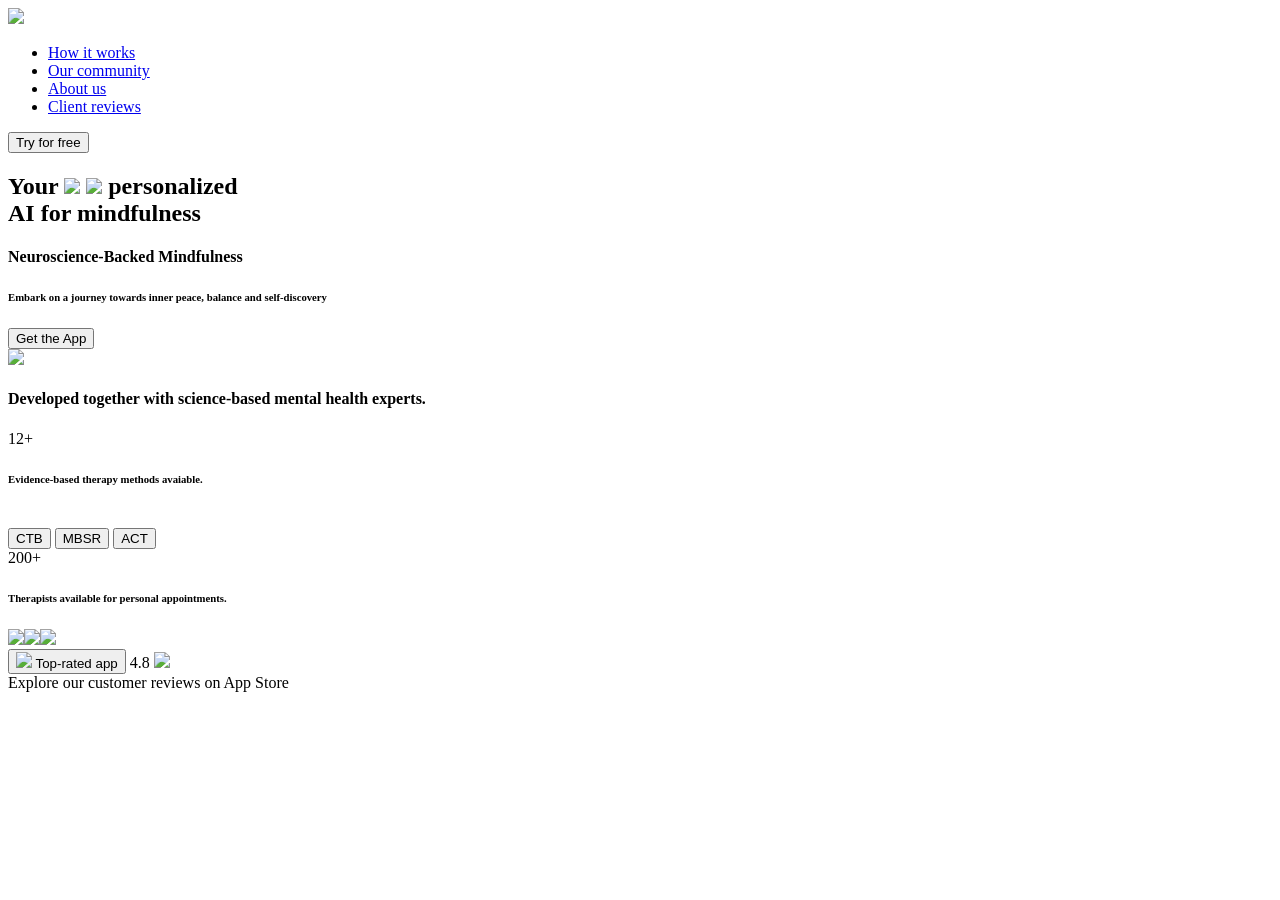
==== index.html @ fccc22b1 "Atualizar o index.html" ====
<!DOCTYPE html>
<html lang="en">
<head>
    <meta charset="UTF-8">
    <meta name="viewport" content="width=device-width, initial-scale=1.0">
    <title>trabalho 1</title>
</head>
<body>
    <header>
  <a href="#" id="logo"><img src="#"></a>

  <nav>
    <ul>
      <li><a href="#">How it works</a></li>
      <li><a href="#">Our community</a></li>
      <li><a href="#">About us</a></li>
      <li><a href="#">Client reviews</a></li>
    </ul>
  </nav>
  
  <a><button>Try for free</button></a>
  
</header>

<section id="principal">
<h1>Your <img src="#"> <img src="#"> personalized <br>
  AI for mindfulness</h1>
  
  <h4>Neuroscience-Backed Mindfulness</h4>

  <h6>Embark on a journey towards inner peace, balance and self-discovery</h6>
  
  <button>Get the App</button>
  
  <section id="secundaria">
    <div>
      <img src="#"><br>
      <h4>Developed together with science-based mental health experts.</h4>
    </div>
    
    <div>
      12+ <br>
    <h6>Evidence-based therapy methods avaiable.</h6> <br>
      <button>CTB</button> <button>MBSR</button> <button>ACT</button>
    </div>
    
    <div>
      200+ <br>
      <h6>Therapists available for personal appointments.</h6>
      <a href="#"><img src="#"></a><a href="#"><img src="#"></a><a href="#"><img src="#"></a>
    </div>
    
  </section>
  
  <section id="terciario">
    <button><img src="#"> Top-rated app</button>
    
    4.8 <img src="#"> <br>
   Explore our customer reviews on App Store 
  </section>
  
</section>
</body>
</html>
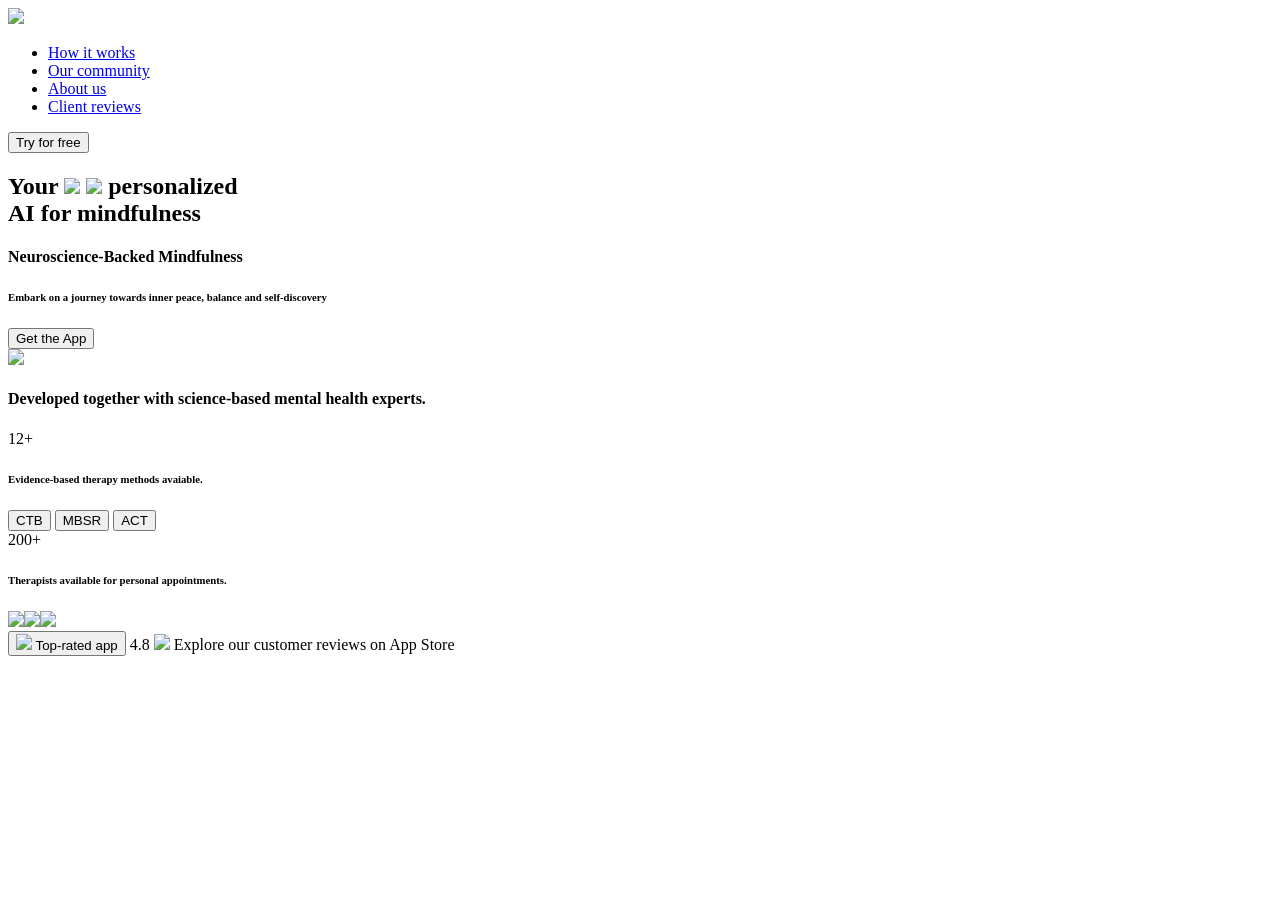
==== commit 9a3e3b8b: "Atualizar o index.html" ====
--- a/index.html
+++ b/index.html
@@ -17,48 +17,48 @@
       <li><a href="#">Client reviews</a></li>
     </ul>
   </nav>
-  
+
   <a><button>Try for free</button></a>
-  
+
 </header>
 
 <section id="principal">
 <h1>Your <img src="#"> <img src="#"> personalized <br>
   AI for mindfulness</h1>
-  
+
   <h4>Neuroscience-Backed Mindfulness</h4>
 
   <h6>Embark on a journey towards inner peace, balance and self-discovery</h6>
-  
+
   <button>Get the App</button>
-  
+
   <section id="secundaria">
     <div>
-      <img src="#"><br>
+      <img src="#">
       <h4>Developed together with science-based mental health experts.</h4>
     </div>
-    
+
     <div>
-      12+ <br>
-    <h6>Evidence-based therapy methods avaiable.</h6> <br>
+      12+ 
+    <h6>Evidence-based therapy methods avaiable.</h6>
       <button>CTB</button> <button>MBSR</button> <button>ACT</button>
     </div>
-    
+
     <div>
-      200+ <br>
+      200+ 
       <h6>Therapists available for personal appointments.</h6>
       <a href="#"><img src="#"></a><a href="#"><img src="#"></a><a href="#"><img src="#"></a>
     </div>
-    
+
   </section>
-  
+
   <section id="terciario">
     <button><img src="#"> Top-rated app</button>
-    
-    4.8 <img src="#"> <br>
+
+    4.8 <img src="#"> 
    Explore our customer reviews on App Store 
   </section>
-  
+
 </section>
 </body>
-</html>
+</html>
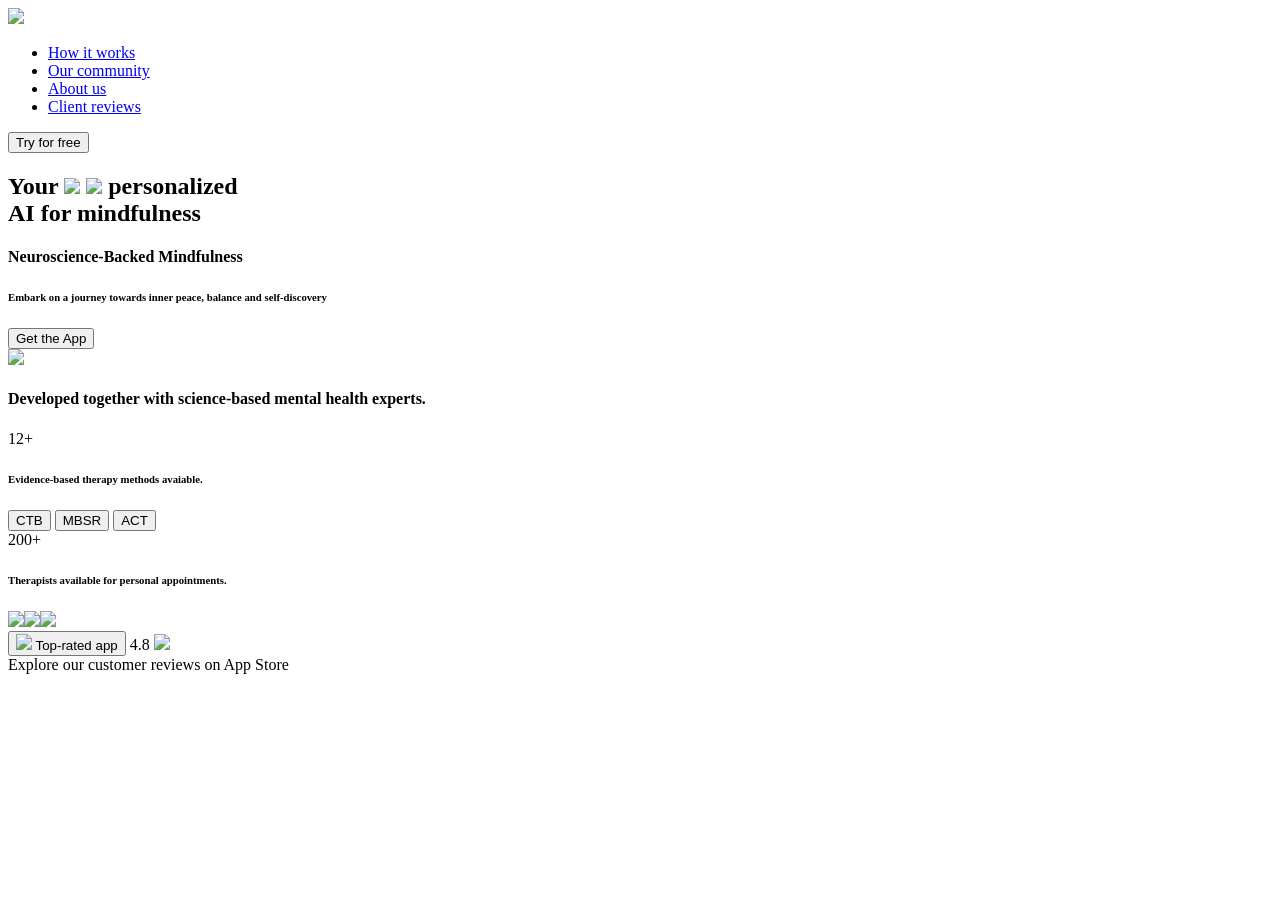
==== commit ec2fe691: "Atualizar o index.html" ====
--- a/index.html
+++ b/index.html
@@ -55,7 +55,7 @@
   <section id="terciario">
     <button><img src="#"> Top-rated app</button>
 
-    4.8 <img src="#"> 
+    4.8 <img src="#"> <br>
    Explore our customer reviews on App Store 
   </section>
 
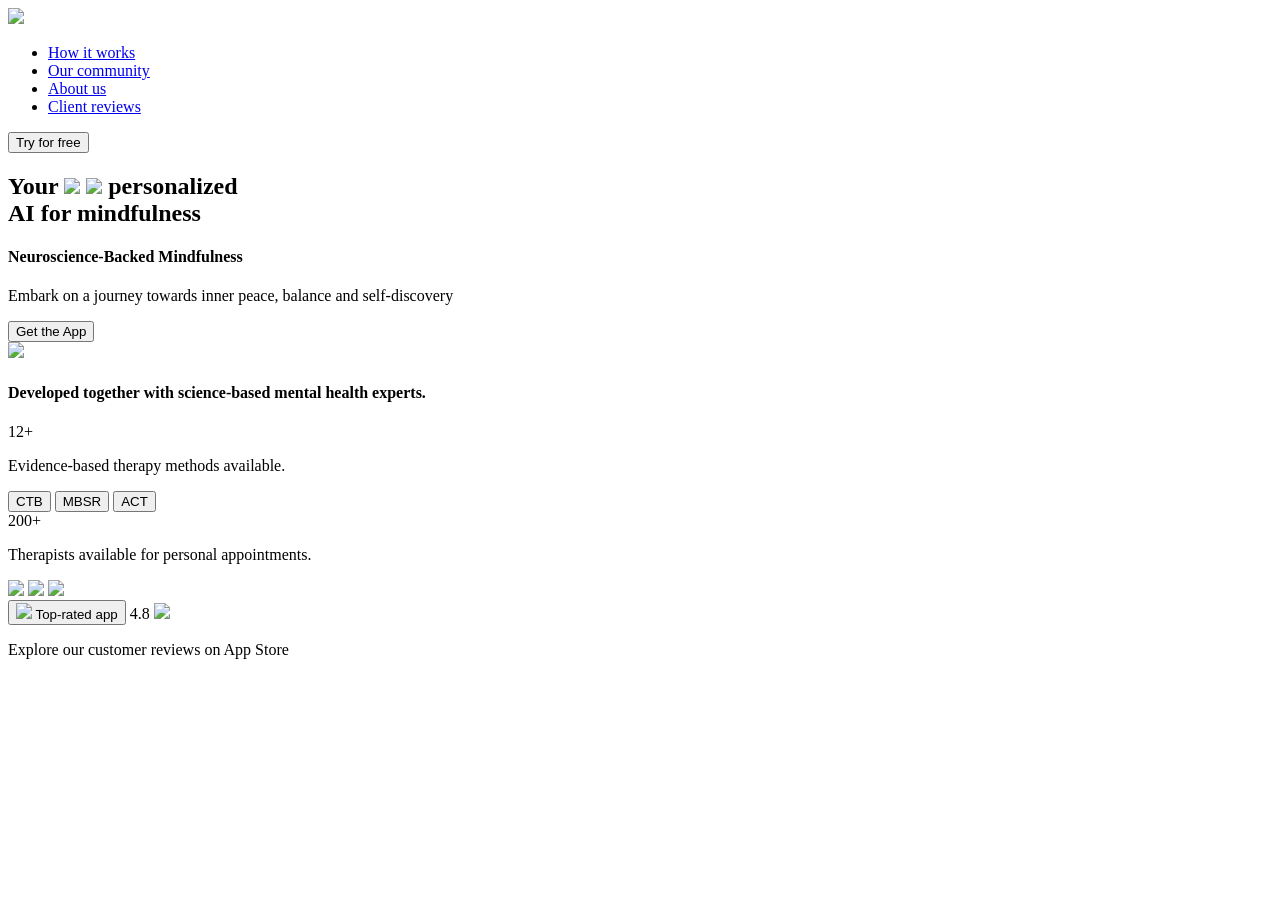
==== commit b9cd6657: "Atualizar o index.html" ====
--- a/index.html
+++ b/index.html
@@ -7,58 +7,59 @@
 </head>
 <body>
     <header>
-  <a href="#" id="logo"><img src="#"></a>
+        <a href="#" id="logo"><img src="#"></a>
 
-  <nav>
-    <ul>
-      <li><a href="#">How it works</a></li>
-      <li><a href="#">Our community</a></li>
-      <li><a href="#">About us</a></li>
-      <li><a href="#">Client reviews</a></li>
-    </ul>
-  </nav>
+        <nav>
+            <ul>
+                <li><a href="#">How it works</a></li>
+                <li><a href="#">Our community</a></li>
+                <li><a href="#">About us</a></li>
+                <li><a href="#">Client reviews</a></li>
+            </ul>
+        </nav>
 
-  <a><button>Try for free</button></a>
+        <a href="#"><button>Try for free</button></a>
+    </header>
 
-</header>
+    <section id="principal">
+        <h1>Your <img src="#"> <img src="#"> personalized <br>
+        AI for mindfulness</h1>
 
-<section id="principal">
-<h1>Your <img src="#"> <img src="#"> personalized <br>
-  AI for mindfulness</h1>
+        <h4>Neuroscience-Backed Mindfulness</h4>
 
-  <h4>Neuroscience-Backed Mindfulness</h4>
+        <p>Embark on a journey towards inner peace, balance and self-discovery</p>
 
-  <h6>Embark on a journey towards inner peace, balance and self-discovery</h6>
+        <a href="#"><button>Get the App</button></a>
 
-  <button>Get the App</button>
+        <section id="secundaria">
+            <div>
+                <img src="#">
+                <h4>Developed together with science-based mental health experts.</h4>
+            </div>
 
-  <section id="secundaria">
-    <div>
-      <img src="#">
-      <h4>Developed together with science-based mental health experts.</h4>
-    </div>
+            <div>
+                12+ 
+                <p>Evidence-based therapy methods available.</p>
+                <a href="#"><button>CTB</button></a>
+                <a href="#"><button>MBSR</button></a>
+                <a href="#"><button>ACT</button></a>
+            </div>
 
-    <div>
-      12+ 
-    <h6>Evidence-based therapy methods avaiable.</h6>
-      <button>CTB</button> <button>MBSR</button> <button>ACT</button>
-    </div>
+            <div>
+                200+ 
+                <p>Therapists available for personal appointments.</p>
+                <a href="#"><img src="#"></a>
+                <a href="#"><img src="#"></a>
+                <a href="#"><img src="#"></a>
+            </div>
+        </section>
 
-    <div>
-      200+ 
-      <h6>Therapists available for personal appointments.</h6>
-      <a href="#"><img src="#"></a><a href="#"><img src="#"></a><a href="#"><img src="#"></a>
-    </div>
+        <section id="terciario">
+            <a href="#"><button><img src="#"> Top-rated app</button></a>
 
-  </section>
-
-  <section id="terciario">
-    <button><img src="#"> Top-rated app</button>
-
-    4.8 <img src="#"> <br>
-   Explore our customer reviews on App Store 
-  </section>
-
-</section>
+            4.8 <img src="#"> <br>
+            <p>Explore our customer reviews on App Store</p>
+        </section>
+    </section>
 </body>
 </html>
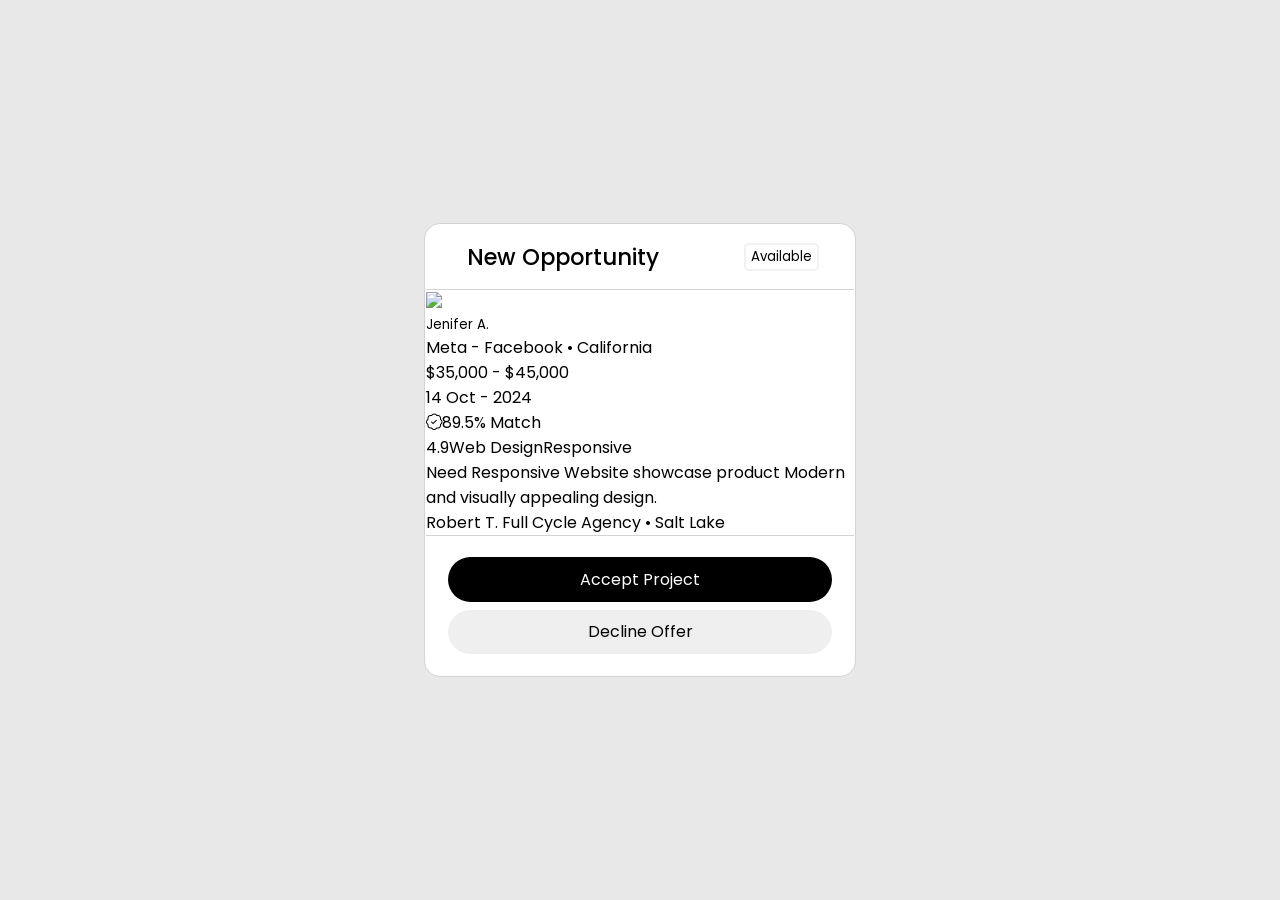
==== commit cbcc7888: "Add files via upload" ====
--- a/index.html
+++ b/index.html
@@ -1,65 +1,50 @@
-<!DOCTYPE html>
-<html lang="en">
-<head>
-    <meta charset="UTF-8">
-    <meta name="viewport" content="width=device-width, initial-scale=1.0">
-    <title>trabalho 1</title>
-</head>
-<body>
-    <header>
-        <a href="#" id="logo"><img src="#"></a>
-
-        <nav>
-            <ul>
-                <li><a href="#">How it works</a></li>
-                <li><a href="#">Our community</a></li>
-                <li><a href="#">About us</a></li>
-                <li><a href="#">Client reviews</a></li>
-            </ul>
-        </nav>
-
-        <a href="#"><button>Try for free</button></a>
-    </header>
-
-    <section id="principal">
-        <h1>Your <img src="#"> <img src="#"> personalized <br>
-        AI for mindfulness</h1>
-
-        <h4>Neuroscience-Backed Mindfulness</h4>
-
-        <p>Embark on a journey towards inner peace, balance and self-discovery</p>
-
-        <a href="#"><button>Get the App</button></a>
-
-        <section id="secundaria">
-            <div>
-                <img src="#">
-                <h4>Developed together with science-based mental health experts.</h4>
-            </div>
-
-            <div>
-                12+ 
-                <p>Evidence-based therapy methods available.</p>
-                <a href="#"><button>CTB</button></a>
-                <a href="#"><button>MBSR</button></a>
-                <a href="#"><button>ACT</button></a>
-            </div>
-
-            <div>
-                200+ 
-                <p>Therapists available for personal appointments.</p>
-                <a href="#"><img src="#"></a>
-                <a href="#"><img src="#"></a>
-                <a href="#"><img src="#"></a>
-            </div>
-        </section>
-
-        <section id="terciario">
-            <a href="#"><button><img src="#"> Top-rated app</button></a>
-
-            4.8 <img src="#"> <br>
-            <p>Explore our customer reviews on App Store</p>
-        </section>
-    </section>
-</body>
+<!DOCTYPE html>
+<html lang="pt-br">
+<head>
+    <meta charset="UTF-8">
+    <meta name="viewport" content="width=device-width, initial-scale=1.0">
+    <link href='https://unpkg.com/boxicons@2.1.4/css/boxicons.min.css' rel='stylesheet'>
+    <link rel="stylesheet" href="style.css">
+        <link rel="stylesheet" href="https://cdn.jsdelivr.net/npm/bootstrap-icons@1.11.3/font/bootstrap-icons.css"/>
+    <title>chá leno</title>
+</head>
+<body>
+    <div class="container">
+            <header>
+                    <img src="bx-envelope.svg" alt="">
+                    <h2 class="NO">New Opportunity</h2>
+                    <button class="button">Available</button>
+            </header>
+            <main>
+                <img src="#" >
+                <h5>Jenifer A.</h5>
+                <p>Meta - Facebook • California</p>
+                <p>$35,000 - $45,000</p>
+                 <p>14 Oct - 2024</p>
+                 <p><i class="bi bi-patch-check"></i>89.5% Match</p>
+                <ul>
+                    <li class="li g">4.9</li>
+                    <li class="li p">Web Design</li>
+                    <li class="li y">Responsive</li>
+                </ul>
+                <p>Need Responsive Website showcase product Modern and visually appealing design.</p>
+                <p> Robert T. Full  Cycle Agency • Salt Lake</p>
+                
+            </main>
+            <footer>
+                <button id="accept">Accept Project</button>
+                <button id="decline">Decline Offer</button>
+            </footer>
+
+    </div>
+
+
+            
+            
+
+    
+
+
+    </body>
+</body>
 </html>
--- a/style.css
+++ b/style.css
@@ -0,0 +1,103 @@
+@import url('https://fonts.googleapis.com/css2?family=Poppins:wght@400;500;600;700&display=swap');
+
+*{
+    padding: 0;
+    margin: 0;
+    box-sizing: border-box;
+    font-family: poppins, sans-serif;
+    font-weight: 400;
+}
+
+ul{
+    list-style: none;
+    display: flex;
+    flex-flow: row;
+}
+
+body {
+    user-select: none;
+    height: 100vh;
+    background-color: rgb(233, 232, 232);
+    display: flex;
+    justify-content: center;
+    align-items: center;    
+}
+
+.container {
+    display: flex;
+    background-color: white;
+    justify-content: center;
+    padding: .1%;
+    align-items: center;
+    flex-direction: column;
+    border-radius: 1rem;
+    border: solid #d3d3d3 .1rem;
+    width: 27rem;
+}
+
+header {
+    display: flex;
+    justify-content: center;
+    align-items: center;
+    gap: 5px;
+    width: 100%;
+    border-bottom: solid #d3d3d3 .1rem;
+    font-size: 15px;
+    padding: 15px 5px;
+}
+
+.bx bx-envelope bx-data {
+    position: absolute;
+    top: 50%;
+    transform: translateY(-50%);
+}
+.NO {
+    position: relative;
+    font-weight: 500;
+}
+
+.button {
+    margin-left: 80px;
+    padding: 2px 5px;
+    border-radius: 5px;
+    background-color: #fff;
+    border: 2px solid rgb(233, 233, 233, 0.6);
+}
+
+.li g {
+    background-color: green;
+}
+
+footer {
+    border-top: solid #d3d3d3 .1rem;
+    display: flex;
+    align-items: center;
+    justify-content: center;
+    flex-direction: column;
+    width: 100%;
+    gap: .5rem;
+    padding: 5%;
+}
+footer button {
+    width: 100%;
+    padding: .6rem;
+    border-radius: 3rem;
+    border-style: none; 
+    cursor: pointer;
+    font-size: 1rem ;
+} 
+
+#accept {
+    background-color: black;
+    color: white;
+}
+#accept:hover {
+    transform: scale(1.01);
+    transition: 0.3s all;
+   
+}
+#decline:hover {background-color: rgb(223, 223, 223);
+    transition: 0.3s all;
+}
+
+    
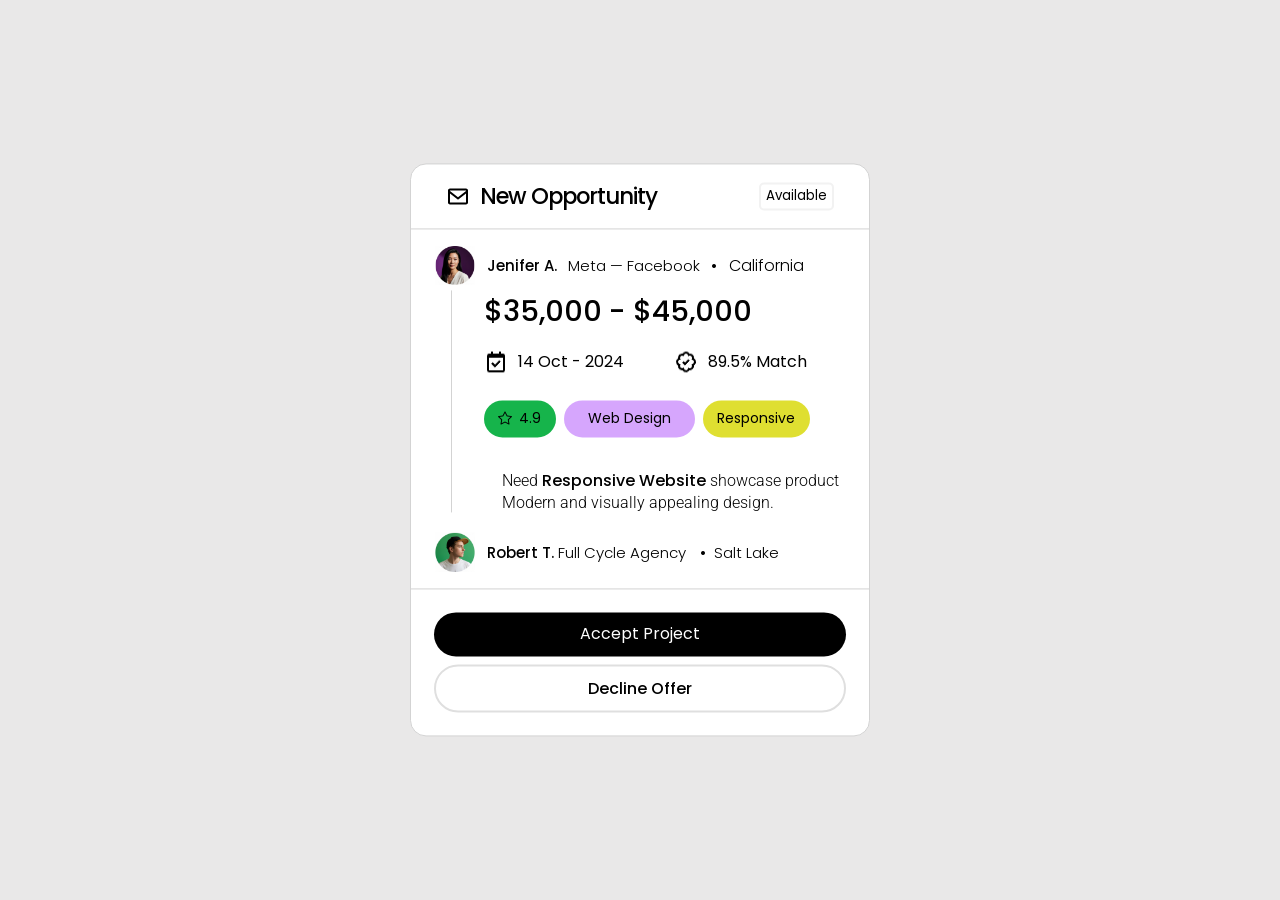
==== commit 5ed44213: "Add files via upload" ====
--- a/index.html
+++ b/index.html
@@ -1,50 +1,60 @@
-<!DOCTYPE html>
-<html lang="pt-br">
-<head>
-    <meta charset="UTF-8">
-    <meta name="viewport" content="width=device-width, initial-scale=1.0">
-    <link href='https://unpkg.com/boxicons@2.1.4/css/boxicons.min.css' rel='stylesheet'>
-    <link rel="stylesheet" href="style.css">
-        <link rel="stylesheet" href="https://cdn.jsdelivr.net/npm/bootstrap-icons@1.11.3/font/bootstrap-icons.css"/>
-    <title>chá leno</title>
-</head>
-<body>
-    <div class="container">
-            <header>
-                    <img src="bx-envelope.svg" alt="">
-                    <h2 class="NO">New Opportunity</h2>
-                    <button class="button">Available</button>
-            </header>
-            <main>
-                <img src="#" >
-                <h5>Jenifer A.</h5>
-                <p>Meta - Facebook • California</p>
-                <p>$35,000 - $45,000</p>
-                 <p>14 Oct - 2024</p>
-                 <p><i class="bi bi-patch-check"></i>89.5% Match</p>
-                <ul>
-                    <li class="li g">4.9</li>
-                    <li class="li p">Web Design</li>
-                    <li class="li y">Responsive</li>
-                </ul>
-                <p>Need Responsive Website showcase product Modern and visually appealing design.</p>
-                <p> Robert T. Full  Cycle Agency • Salt Lake</p>
-                
-            </main>
-            <footer>
-                <button id="accept">Accept Project</button>
-                <button id="decline">Decline Offer</button>
-            </footer>
-
-    </div>
-
-
-            
-            
-
-    
-
-
-    </body>
-</body>
+<!DOCTYPE html>
+<html lang="pt-br">
+<head>
+    <meta charset="UTF-8">
+    <meta name="viewport" content="width=device-width, initial-scale=1.0">
+    <link href='https://unpkg.com/boxicons@2.1.4/css/boxicons.min.css' rel='stylesheet'>
+    <link rel="stylesheet" href="style.css">
+      <link rel="stylesheet" href="https://unpkg.com/aos@next/dist/aos.css" />
+    <link rel="stylesheet" href="https://cdn.jsdelivr.net/npm/bootstrap-icons@1.11.3/font/bootstrap-icons.css"/>
+    <title>chá leno</title>
+</head>
+<body>
+    <div class="container">
+            <header>
+                    <img src="bx-envelope.svg">
+                    <h2 class="NO">New Opportunity</h2>
+                    <button class="button">Available</button>
+            </header>
+
+            <main>
+                <div class="perfis" id="perfil-coreana">
+                    <img src="mulher-coreana.svg" width="40rem" height="40rem">
+                    <p><span>Jenifer A.</span> Meta &mdash; Facebook <span class="bull">&bull;</span><span class="california"> California</span></p>
+                </div>
+
+                <div class="info">
+                    <p class="dnr">$35,000 - $45,000</p>
+
+                    <div class="features">
+                        <img class="icon" src="[data-uri]"/>
+                        <p class="date"> 14 Oct - 2024 </p>
+                        <img class="icon" src="[data-uri]"/>
+                        <p>89.5% Match</p>
+                    </div>
+
+                    <ul>
+                        <li class="li g"><i class="bi bi-star" id="star"></i>4.9</li>
+                        <li class="li p">Web Design</li>
+                        <li class="li y">Responsive</li>
+                    </ul>
+                    <p class="text">Need <span>Responsive Website</span> showcase product Modern and visually appealing design.</p>
+                </div>
+
+                <div class="perfis" id="perfil-do-cara">
+                    <img src="cara.svg" width="40rem" height="40rem">
+                    <p> <span>Robert T.</span> Full  Cycle Agency <span class="bull2">&bull;</span> Salt Lake</p>
+                </div>
+            </main>
+
+            <footer>
+                <button id="accept">Accept Project</button>
+                <button id="decline">Decline Offer</button>
+            </footer>
+    </div>
+      <script src="https://unpkg.com/aos@next/dist/aos.js"></script>
+  <script>
+    AOS.init();
+  </script>
+</body>
 </html>
--- a/style.css
+++ b/style.css
@@ -1,103 +1,259 @@
-@import url('https://fonts.googleapis.com/css2?family=Poppins:wght@400;500;600;700&display=swap');
-
-*{
-    padding: 0;
-    margin: 0;
-    box-sizing: border-box;
-    font-family: poppins, sans-serif;
-    font-weight: 400;
-}
-
-ul{
-    list-style: none;
-    display: flex;
-    flex-flow: row;
-}
-
-body {
-    user-select: none;
-    height: 100vh;
-    background-color: rgb(233, 232, 232);
-    display: flex;
-    justify-content: center;
-    align-items: center;    
-}
-
-.container {
-    display: flex;
-    background-color: white;
-    justify-content: center;
-    padding: .1%;
-    align-items: center;
-    flex-direction: column;
-    border-radius: 1rem;
-    border: solid #d3d3d3 .1rem;
-    width: 27rem;
-}
-
-header {
-    display: flex;
-    justify-content: center;
-    align-items: center;
-    gap: 5px;
-    width: 100%;
-    border-bottom: solid #d3d3d3 .1rem;
-    font-size: 15px;
-    padding: 15px 5px;
-}
-
-.bx bx-envelope bx-data {
-    position: absolute;
-    top: 50%;
-    transform: translateY(-50%);
-}
-.NO {
-    position: relative;
-    font-weight: 500;
-}
-
-.button {
-    margin-left: 80px;
-    padding: 2px 5px;
-    border-radius: 5px;
-    background-color: #fff;
-    border: 2px solid rgb(233, 233, 233, 0.6);
-}
-
-.li g {
-    background-color: green;
-}
-
-footer {
-    border-top: solid #d3d3d3 .1rem;
-    display: flex;
-    align-items: center;
-    justify-content: center;
-    flex-direction: column;
-    width: 100%;
-    gap: .5rem;
-    padding: 5%;
-}
-footer button {
-    width: 100%;
-    padding: .6rem;
-    border-radius: 3rem;
-    border-style: none; 
-    cursor: pointer;
-    font-size: 1rem ;
-} 
-
-#accept {
-    background-color: black;
-    color: white;
-}
-#accept:hover {
-    transform: scale(1.01);
-    transition: 0.3s all;
-   
-}
-#decline:hover {background-color: rgb(223, 223, 223);
-    transition: 0.3s all;
-}
-
-    +@charset "UTF-8";
+
+@import url('https://fonts.googleapis.com/css2?family=Poppins:wght@400;500;600;700&display=swap');
+@import url('https://fonts.googleapis.com/css2?family=Poppins:wght@100;200;300;400;500;600;700&family=Roboto:ital,wght@0,100..900;1,100..900&display=swap');
+
+*{
+    padding: 0;
+    margin: 0;
+    box-sizing: border-box;
+    font-family: poppins,sans-serif;
+}
+
+body {
+    user-select: none;
+    background-color: rgb(233, 232, 232);
+    height: 100dvh;
+    overflow: hidden;
+}
+
+/*div maior*/
+.container {
+    display: flex;
+    background-color: white;
+    justify-content: center;
+    align-items: center;
+    width: 460px;
+    flex-direction: column;
+    border-radius: 1rem;
+    border: solid #d3d3d3 .1rem;
+    position: absolute;
+    top: 50%;
+    left: 50%;
+    transform: translate(-50%, -50%);
+}
+
+header {
+    display: flex;
+    justify-content: center;
+    align-items: center;
+    width: 100%;
+    border-bottom: solid #d3d3d3 .1rem;
+    font-size: 0.938rem;
+    padding: 15px 35px;
+    animation: fadeDown 0.5s ease;
+}
+
+@keyframes fadeDown {
+    from {
+        opacity: 0;
+        transform: translateY(-30px);
+    }
+    to {
+        opacity: 1;
+        transform: translateY(0);
+    }
+}
+
+header img {
+    margin-right: 0.625rem;
+}
+
+/*h2 do header*/
+.NO {
+    font-weight: 500;
+    letter-spacing: -1px;
+}
+
+/*botão do header*/
+.button {
+    margin-left: auto;
+    padding: 0.125rem 0.313rem;
+    border-radius: 5px;
+    background-color: #fff;
+    border: 2px solid rgb(233, 233, 233, 0.6);
+}
+
+main {
+    display: flex;
+    flex-direction: column;
+    align-content: end;
+    width: 100%;
+    padding: 1.0rem 1.5rem;
+}
+
+/*Perfis do main*/
+.perfis {
+    display: flex;
+    justify-content: center;
+    align-items: center;
+    align-self: flex-start;
+    gap: 0.625rem;
+    animation: fadeDown 1s ease;
+}
+
+.perfis span {
+    margin-left: 0.125rem;
+    font-weight: 500;
+}
+
+.perfis p {
+    font-size: 15px;
+    font-weight: 300;
+}
+
+#perfil-do-cara {
+    margin-top: 20px;
+}
+#perfil-do-cara .bull2{
+    margin-left: 10px;
+    margin-right: 3px;
+}
+
+#perfil-coreana {
+    margin-bottom: 5px;
+}
+#perfil-coreana span {
+    margin-right: 7px;
+}
+#perfil-coreana .california {
+    font-size: 16px;
+    font-weight: 300;
+    margin-left: 0;
+}
+#perfil-coreana .bull {
+    margin-left: 7px;
+}
+
+/*spans dos perfis e do info*/
+span {
+    font-weight: 700;
+}
+
+/*conteúdo central*/
+.info{
+
+    border-left: 1px solid #d3d3d3;
+    text-wrap: wrap;
+    display: flex;
+    padding-left: 2rem;
+    gap: 1rem;
+    flex-direction: column;
+    width: 25.875rem;
+    margin-left: 1rem;
+    margin-bottom: 0;
+    animation: fadeDown 1.5s ease;
+}
+
+/*informações de dólares/dinheiro*/
+.dnr{
+    font-weight: 500;
+    font-size: 1.8rem;
+}
+
+/*dados de data e porcentagem*/
+.features {
+    display: flex;
+    gap: 0.625rem;
+}
+
+/*data*/
+.date {
+    margin-right: 2.5rem;
+    position: relative;
+}
+
+/* lista dos tópicos centrais */
+ul {
+    list-style: none;
+    display: flex;
+    flex-flow: row;
+    gap: .5rem;
+    align-items: center;
+    padding-top: 10px;
+}
+
+/*elementos da lista*/
+li{
+    padding: .5rem .9rem .5rem;
+    border-radius: 2rem;
+    font-size: 14px;
+    text-wrap: nowrap;
+}
+
+.g {
+    background-color: rgb(22, 180, 75);
+}
+#star {
+    margin-right: 7px;
+}
+
+.p {
+    background-color: rgba(196, 126, 253, 0.692);
+    padding: .5rem  1.5rem .5rem;
+}
+
+.y {
+    background-color: rgb(223, 223, 49);
+}
+
+.text{
+    padding-left: 1.1rem;
+    font-weight: 300;
+    font-family: roboto, sans serif;
+    padding-top: 15px;
+}
+
+.info span{
+    font-weight: 500;
+}
+
+/*container dos botões */
+footer {
+    border-top: solid #d3d3d3 .1rem;
+    display: flex;
+    align-items: center;
+    justify-content: center;
+    flex-direction: column;
+    width: 100%;
+    gap: .5rem;
+    padding: 5%;
+}
+footer button {
+    width: 100%;
+    padding: .6rem;
+    background: none;
+    border-radius: 3rem;
+    border-style: none; 
+    cursor: pointer;
+    font-size: 1rem ;
+    animation: fadeDown 1.5s ease;
+} 
+
+#accept {
+    background-color: black;
+    color: white;
+}
+#accept:hover {
+    transform: scale(1.01);
+    transition: transform 0.3s ease;
+}
+#accept:active {
+    transform: scale(0.96);
+    transition: transform 0.3s ease;
+}
+
+
+#decline {
+    font-weight: 500;
+    border: 2px solid rgb(223, 223, 223);
+}
+#decline:hover {
+    transform: scale(1.01);
+    background-color: rgb(223, 223, 223);
+    transition: transform 0.3s ease;
+}
+#decline:active {
+    transform: scale(0.96);
+    transition: transform 0.3s ease;
+}
